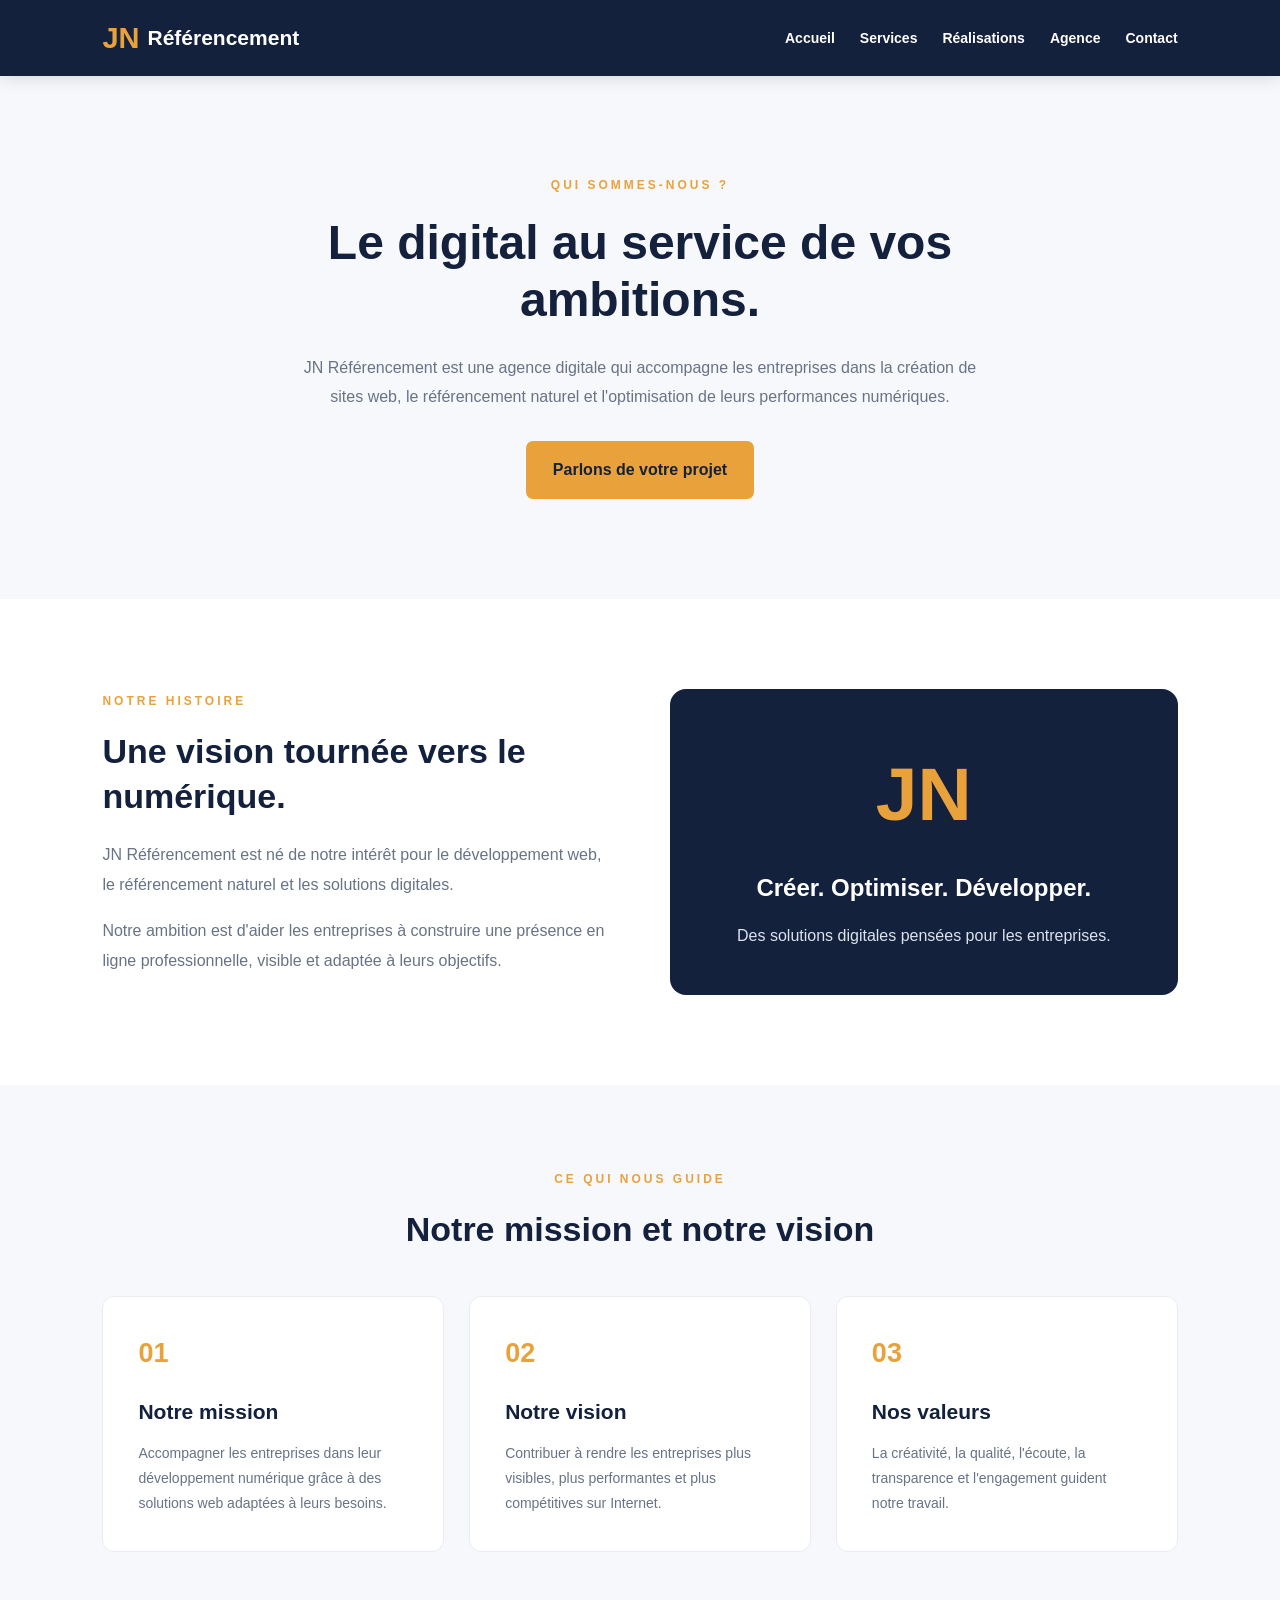
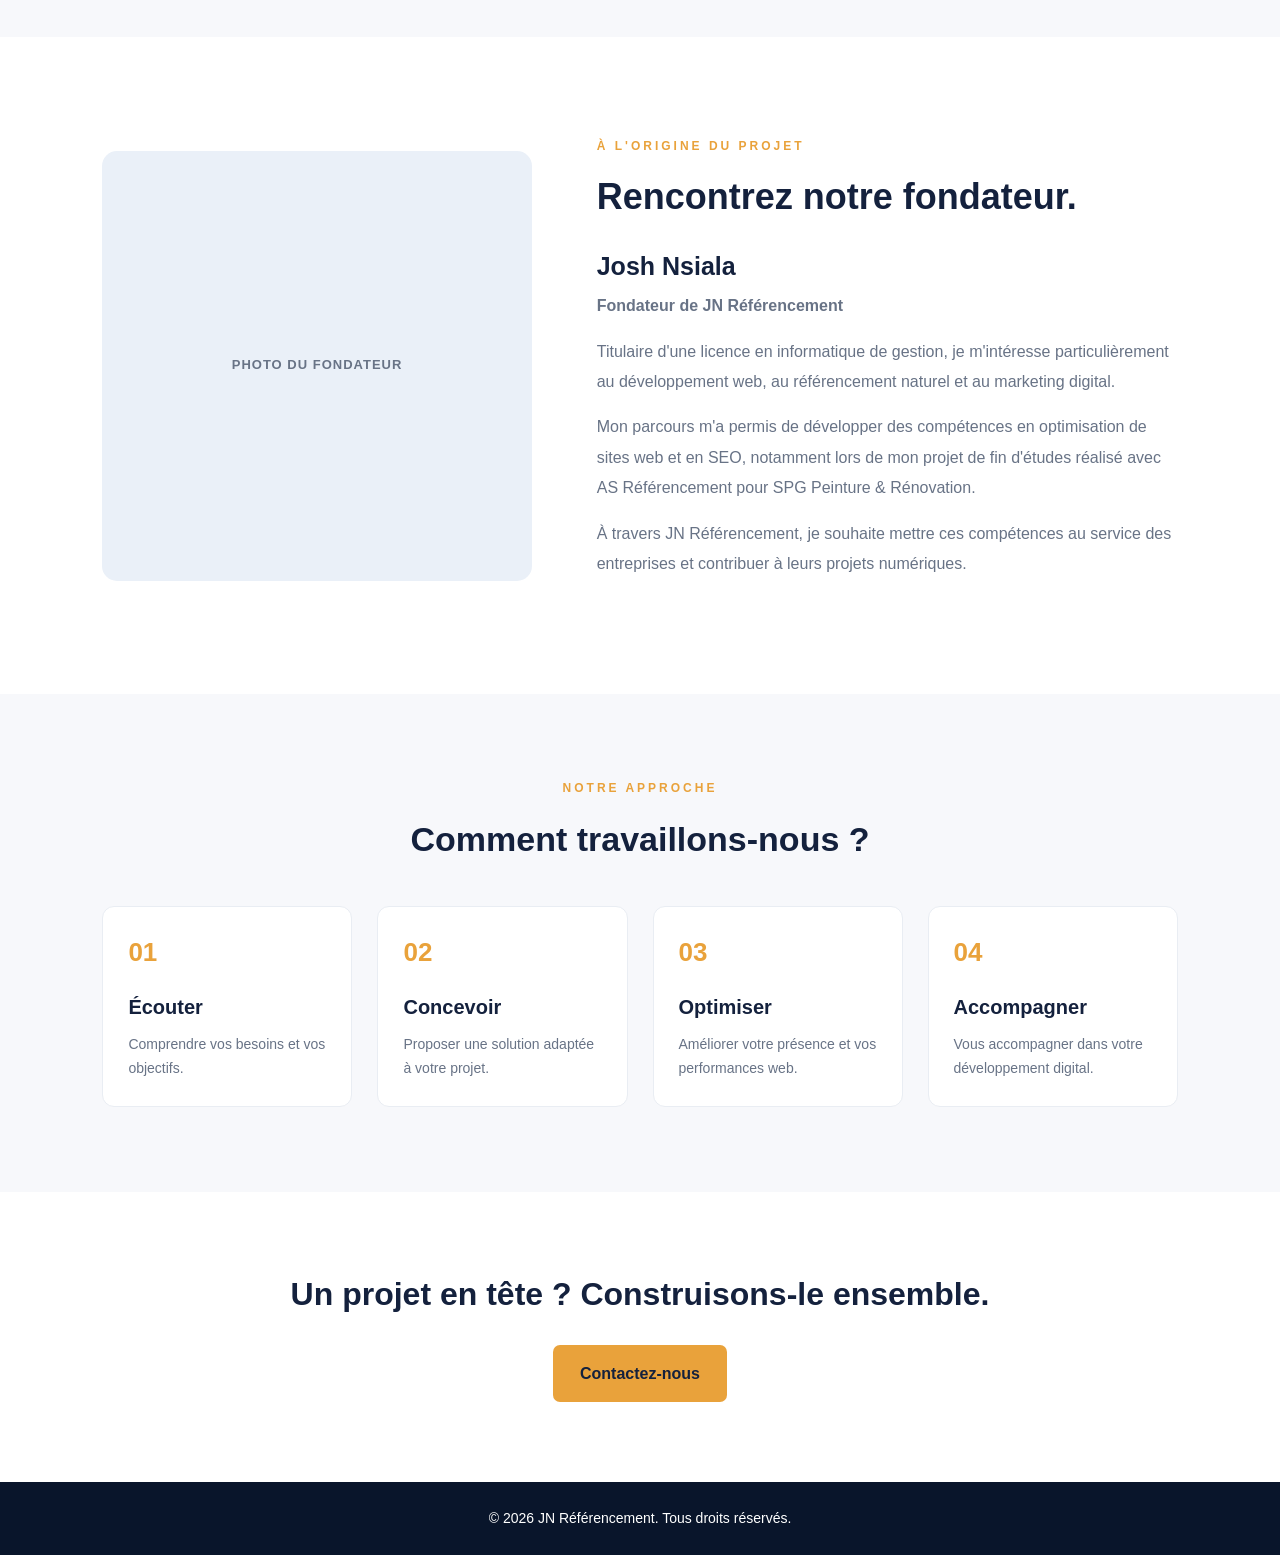
==== agence.html @ ae6163a6 "Sauvegarde du site jn-referencement" ====
<!DOCTYPE html>
<html lang="fr">
<head>
    <meta charset="UTF-8">
    <meta name="viewport" content="width=device-width, initial-scale=1.0">

    <meta name="description" content="Découvrez JN Référencement, son fondateur, sa mission et son approche du digital.">

    <title>Notre agence | JN Référencement</title>

    <link rel="stylesheet" href="style.css">
</head>

<body>

<header class="site-header">
    <nav class="navbar">

        <a href="index.html" class="logo">
            <span class="logo-j">JN</span>
            <span class="logo-name">Référencement</span>
        </a>

        <button class="menu-toggle" id="menu-toggle"
            aria-label="Ouvrir le menu" aria-expanded="false">
            ☰
        </button>

        <ul class="nav-links" id="nav-links">
            <li><a href="index.html">Accueil</a></li>
            <li><a href="services.html">Services</a></li>
            <li><a href="realisations.html">Réalisations</a></li>
            <li><a href="agence.html">Agence</a></li>
            <li><a href="contact.html">Contact</a></li>
        </ul>

    </nav>
</header>

<main class="agency-page">

    <!-- INTRODUCTION -->

    <section class="agency-hero">

        <p class="agency-label">QUI SOMMES-NOUS ?</p>

        <h1>Le digital au service de vos ambitions.</h1>

        <p>
            JN Référencement est une agence digitale qui accompagne
            les entreprises dans la création de sites web,
            le référencement naturel et l'optimisation de leurs
            performances numériques.
        </p>

        <a href="contact.html" class="main-button">
            Parlons de votre projet
        </a>

    </section>

    <!-- HISTOIRE -->

    <section class="agency-story">

        <div class="agency-section-text">
            <p class="agency-label">NOTRE HISTOIRE</p>

            <h2>Une vision tournée vers le numérique.</h2>

            <p>
                JN Référencement est né de notre intérêt pour
                le développement web, le référencement naturel
                et les solutions digitales.
            </p>

            <p>
                Notre ambition est d'aider les entreprises à
                construire une présence en ligne professionnelle,
                visible et adaptée à leurs objectifs.
            </p>
        </div>

        <div class="agency-story-box">
            <span>JN</span>
            <h3>Créer. Optimiser. Développer.</h3>
            <p>Des solutions digitales pensées pour les entreprises.</p>
        </div>

    </section>

    <!-- MISSION ET VISION -->

    <section class="agency-mission">

        <p class="agency-label">CE QUI NOUS GUIDE</p>

        <h2>Notre mission et notre vision</h2>

        <div class="agency-values-grid">

            <article class="agency-value-card">
                <span>01</span>
                <h3>Notre mission</h3>
                <p>
                    Accompagner les entreprises dans leur
                    développement numérique grâce à des
                    solutions web adaptées à leurs besoins.
                </p>
            </article>

            <article class="agency-value-card">
                <span>02</span>
                <h3>Notre vision</h3>
                <p>
                    Contribuer à rendre les entreprises
                    plus visibles, plus performantes et
                    plus compétitives sur Internet.
                </p>
            </article>

            <article class="agency-value-card">
                <span>03</span>
                <h3>Nos valeurs</h3>
                <p>
                    La créativité, la qualité, l'écoute,
                    la transparence et l'engagement
                    guident notre travail.
                </p>
            </article>

        </div>

    </section>

    <!-- FONDATEUR -->

    <section class="agency-founder">

        <div class="founder-photo">
            <span>PHOTO DU FONDATEUR</span>
        </div>

        <div class="founder-content">

            <p class="agency-label">À L'ORIGINE DU PROJET</p>

            <h2>Rencontrez notre fondateur.</h2>

            <h3>Josh Nsiala</h3>

            <p class="founder-role">
                Fondateur de JN Référencement
            </p>

            <p>
                Titulaire d'une licence en informatique de gestion,
                je m'intéresse particulièrement au développement
                web, au référencement naturel et au marketing digital.
            </p>

            <p>
                Mon parcours m'a permis de développer des compétences
                en optimisation de sites web et en SEO, notamment
                lors de mon projet de fin d'études réalisé avec
                AS Référencement pour SPG Peinture & Rénovation.
            </p>

            <p>
                À travers JN Référencement, je souhaite mettre
                ces compétences au service des entreprises et
                contribuer à leurs projets numériques.
            </p>

        </div>

    </section>

    <!-- APPROCHE -->

    <section class="agency-approach">

        <p class="agency-label">NOTRE APPROCHE</p>

        <h2>Comment travaillons-nous ?</h2>

        <div class="agency-steps">

            <div>
                <span>01</span>
                <h3>Écouter</h3>
                <p>Comprendre vos besoins et vos objectifs.</p>
            </div>

            <div>
                <span>02</span>
                <h3>Concevoir</h3>
                <p>Proposer une solution adaptée à votre projet.</p>
            </div>

            <div>
                <span>03</span>
                <h3>Optimiser</h3>
                <p>Améliorer votre présence et vos performances web.</p>
            </div>

            <div>
                <span>04</span>
                <h3>Accompagner</h3>
                <p>Vous accompagner dans votre développement digital.</p>
            </div>

        </div>

    </section>

    <!-- CONTACT -->

    <section class="agency-contact">

        <h2>Un projet en tête ? Construisons-le ensemble.</h2>

        <a href="contact.html" class="main-button">
            Contactez-nous
        </a>

    </section>

</main>

<footer>
    <p>© 2026 JN Référencement. Tous droits réservés.</p>
</footer>

<script src="script.js"></script>

</body>
</html>
---- style.css ----
/* ========================================
   JN RÉFÉRENCEMENT — FEUILLE DE STYLE
   Palette : bleu nuit, bleu et orange
======================================== */

:root {
    --navy: #14213d;
    --navy-deep: #09152b;
    --blue: #233b65;
    --orange: #e9a23b;
    --text: #172033;
    --muted: #697386;
    --light: #f7f8fb;
    --white: #ffffff;
}

* {
    margin: 0;
    padding: 0;
    box-sizing: border-box;
    scroll-behavior: smooth;
}

html {
    scroll-padding-top: 90px;
}

body {
    font-family: Arial, sans-serif;
    color: var(--text);
    background: var(--white);
    line-height: 1.6;
}

a {
    text-decoration: none;
}

/* NAVIGATION */
.site-header {
    position: sticky;
    top: 0;
    z-index: 1000;
    background: var(--navy);
    padding: 15px 8%;
    box-shadow: 0 3px 15px rgba(0, 0, 0, 0.12);
}

.navbar {
    max-width: 1400px;
    margin: auto;
    display: flex;
    justify-content: space-between;
    align-items: center;
    gap: 25px;
}

.logo {
    display: flex;
    align-items: center;
    gap: 8px;
    color: var(--white);
    font-size: 21px;
    font-weight: 800;
    white-space: nowrap;
}

.logo-j {
    color: var(--orange);
    font-size: 29px;
}

.logo-name {
    color: var(--white);
}

.nav-links {
    display: flex;
    align-items: center;
    gap: 25px;
    list-style: none;
}

.nav-links a {
    color: var(--white);
    font-size: 14px;
    font-weight: 600;
    transition: color 0.3s;
}

.nav-links a:hover {
    color: var(--orange);
}

.nav-button {
    background: var(--orange);
    color: var(--navy);
    padding: 12px 18px;
    border-radius: 6px;
    font-weight: 700;
    font-size: 13px;
    white-space: nowrap;
    transition: 0.3s;
}

.nav-button:hover {
    background: var(--white);
    transform: translateY(-2px);
}

.menu-toggle {
    display: none;
    background: none;
    border: none;
    color: var(--white);
    font-size: 28px;
    cursor: pointer;
}

/* ÉLÉMENTS COMMUNS */
.section-container {
    width: min(1200px, 100%);
    margin: 0 auto;
}

.subtitle {
    color: var(--orange);
    font-size: 12px;
    font-weight: 800;
    letter-spacing: 3px;
    margin-bottom: 15px;
}

section h2 {
    color: var(--navy);
    font-size: clamp(28px, 4vw, 38px);
    line-height: 1.2;
    margin-bottom: 18px;
}

.section-intro {
    max-width: 680px;
    margin: 0 auto 45px;
    color: var(--muted);
}

/* ACCUEIL */
.hero {
    position: relative;
    overflow: hidden;
    min-height: 600px;
    padding: 90px 8%;
    display: flex;
    align-items: center;
    color: var(--white);
    background:
        radial-gradient(circle at 85% 25%, rgba(233, 162, 59, 0.18), transparent 30%),
        linear-gradient(120deg, var(--navy-deep), #142d52, #101c36);
}

.hero::after {
    content: "";
    position: absolute;
    width: 350px;
    height: 350px;
    border: 1px solid rgba(233, 162, 59, 0.25);
    border-radius: 50%;
    right: -100px;
    bottom: -130px;
    pointer-events: none;
}

.hero-container {
    position: relative;
    z-index: 1;
    width: min(1400px, 100%);
    margin: auto;
    display: grid;
    grid-template-columns: 1.1fr 0.9fr;
    align-items: center;
    gap: 60px;
}

.hero-content {
    max-width: 750px;
}

.hero .subtitle {
    display: inline-block;
    padding: 8px 15px;
    border: 1px solid rgba(233, 162, 59, 0.5);
    border-radius: 30px;
    background: rgba(233, 162, 59, 0.08);
}

.hero h1 {
    color: var(--white);
    font-size: clamp(40px, 5vw, 65px);
    font-weight: 800;
    letter-spacing: -2px;
    line-height: 1.12;
    margin-bottom: 25px;
}

.hero h1 span {
    display: block;
}

.hero-description {
    color: #d8dfeb;
    font-size: 17px;
    line-height: 1.8;
    max-width: 600px;
    margin-bottom: 30px;
}

.main-button {
    display: inline-block;
    background: var(--orange);
    color: var(--navy);
    padding: 16px 27px;
    border-radius: 7px;
    font-weight: 700;
    transition: 0.3s;
}

.main-button:hover {
    background: var(--white);
    transform: translateY(-3px);
}

/* TABLEAU DE BORD SEO */
.hero-dashboard {
    min-width: 0;
    padding: 30px;
    background: rgba(255, 255, 255, 0.08);
    border: 1px solid rgba(255, 255, 255, 0.18);
    border-radius: 18px;
    backdrop-filter: blur(12px);
    box-shadow: 0 20px 60px rgba(0, 0, 0, 0.2);
}

.dashboard-top,
.dashboard-number,
.dashboard-bottom {
    display: flex;
    justify-content: space-between;
    align-items: center;
    gap: 15px;
}

.dashboard-label {
    color: var(--orange);
    font-size: 11px;
    letter-spacing: 2px;
}

.dashboard-top h3 {
    color: var(--white);
    margin-top: 8px;
}

.dashboard-status,
.growth {
    color: #75dfa5;
    font-size: 11px;
    font-weight: 700;
}

.dashboard-number {
    margin-top: 30px;
    color: #d8dfeb;
}

.dashboard-number h2 {
    color: var(--white);
    font-size: 42px;
    margin-top: 5px;
}

.dashboard-chart {
    height: 150px;
    display: flex;
    align-items: flex-end;
    gap: 13px;
    padding: 20px 0;
    border-bottom: 1px solid rgba(255, 255, 255, 0.15);
}

.chart-bar {
    flex: 1;
    min-width: 0;
    background: rgba(233, 162, 59, 0.35);
    border-radius: 5px 5px 0 0;
}

.chart-bar.active {
    background: var(--orange);
}

.dashboard-bottom {
    margin-top: 22px;
}

.dashboard-bottom div {
    display: flex;
    flex-direction: column;
    gap: 5px;
}

.dashboard-bottom span {
    color: #aebbd0;
    font-size: 11px;
}

.dashboard-bottom strong {
    color: var(--white);
    font-size: 13px;
}

/* SERVICES */
.services {
    padding: 100px 8%;
    text-align: center;
    background: var(--light);
}

.service-grid {
    display: grid;
    grid-template-columns: repeat(3, minmax(0, 1fr));
    gap: 25px;
    text-align: left;
}

.service-card {
    padding: 32px 28px;
    background: var(--white);
    border: 1px solid #e8ebf2;
    border-radius: 16px;
    transition: transform 0.3s ease, box-shadow 0.3s ease, border-color 0.3s ease;
}

.service-card:hover {
    transform: translateY(-8px);
    border-color: var(--orange);
    box-shadow: 0 18px 40px rgba(20, 38, 75, 0.10);
}

.service-card.featured {
    border: 2px solid var(--orange);
}

.service-icon {
    width: 52px;
    height: 52px;
    display: flex;
    justify-content: center;
    align-items: center;
    margin-bottom: 22px;
    border-radius: 12px;
    background: #fff1d8;
    color: #d98d1d;
    font-weight: 800;
}

.service-card h3 {
    color: var(--navy);
    font-size: 20px;
    margin-bottom: 12px;
}

.service-card p {
    color: var(--muted);
    font-size: 14px;
    line-height: 1.8;
    margin-bottom: 22px;
}

.service-card a {
    color: #c7831d;
    font-weight: 700;
    font-size: 13px;
}

.service-card a:hover {
    color: var(--navy);
}

/* RÉALISATIONS */
.realisations {
    padding: 100px 8%;
    text-align: center;
    background: var(--white);
}

.portfolio-grid {
    display: grid;
    grid-template-columns: repeat(3, minmax(0, 1fr));
    gap: 25px;
    text-align: left;
}

.portfolio-card {
    padding: 32px;
    background: var(--light);
    border: 1px solid #e8ebf2;
    border-radius: 14px;
    transition: transform 0.3s ease, border-color 0.3s ease, box-shadow 0.3s ease;
}

.portfolio-card:hover {
    transform: translateY(-6px);
    border-color: var(--orange);
    box-shadow: 0 15px 35px rgba(20, 38, 75, 0.08);
}

.portfolio-icon {
    color: var(--orange);
    font-size: 34px;
    font-weight: 800;
    margin-bottom: 18px;
}

.portfolio-card h3 {
    color: var(--navy);
    margin-bottom: 10px;
}

.portfolio-card p {
    color: var(--muted);
    font-size: 14px;
    margin-bottom: 18px;
}

.portfolio-card span {
    color: #c7831d;
    font-weight: 700;
    font-size: 13px;
}

.portfolio-note {
    color: var(--muted);
    font-size: 12px;
    margin-top: 25px;
}

/* NOTRE AGENCE */
.about {
    padding: 100px 8%;
    text-align: center;
    background: var(--light);
}

.about-container {
    max-width: 850px;
}

.about p:last-child {
    color: var(--muted);
    font-size: 17px;
    line-height: 1.9;
}

/* CONTACT */
.contact {
    padding: 100px 8%;
    text-align: center;
}

.contact h2 {
    margin-bottom: 18px;
}

.contact p:not(.subtitle) {
    color: var(--muted);
    margin-bottom: 30px;
}

/* PIED DE PAGE */
footer {
    background: var(--navy-deep);
    color: var(--white);
    text-align: center;
    padding: 25px 8%;
    font-size: 14px;
}

/* RESPONSIVE */
@media (max-width: 1050px) {
    .site-header {
        padding-left: 5%;
        padding-right: 5%;
    }

    .nav-links {
        gap: 15px;
    }

    .hero-container {
        gap: 35px;
    }

    .hero {
        padding-left: 6%;
        padding-right: 6%;
    }
}

@media (max-width: 900px) {
    .menu-toggle {
        display: block;
        margin-left: auto;
    }

    .navbar {
        position: relative;
    }

    .nav-links {
        display: none;
        position: absolute;
        top: calc(100% + 15px);
        left: -5.5%;
        width: 111%;
        padding: 22px 6%;
        background: var(--navy);
        flex-direction: column;
        align-items: flex-start;
        gap: 18px;
        box-shadow: 0 12px 20px rgba(0, 0, 0, 0.18);
    }

    .nav-links.active {
        display: flex;
    }

    .nav-button {
        display: none;
    }

    .hero-container {
        grid-template-columns: 1fr;
        max-width: 720px;
    }

    .hero-dashboard {
        width: 100%;
    }

    .service-grid,
    .portfolio-grid {
        grid-template-columns: repeat(2, minmax(0, 1fr));
    }
}

@media (max-width: 600px) {
    html {
        scroll-padding-top: 75px;
    }

    .site-header {
        padding: 13px 5%;
    }

    .logo {
        font-size: 18px;
    }

    .logo-j {
        font-size: 25px;
    }

    .hero {
        min-height: auto;
        padding: 75px 7%;
    }

    .hero h1 {
        font-size: clamp(36px, 10vw, 48px);
        letter-spacing: -1px;
    }

    .hero-description {
        font-size: 15px;
    }

    .hero-dashboard {
        padding: 20px;
    }

    .dashboard-chart {
        height: 120px;
        gap: 8px;
    }

    .dashboard-bottom {
        flex-wrap: wrap;
    }

    .services,
    .realisations,
    .about,
    .contact {
        padding: 70px 7%;
    }

    .service-grid,
    .portfolio-grid {
        grid-template-columns: 1fr;
    }

    .service-card,
    .portfolio-card {
        padding: 27px 23px;
    }

    .dashboard-number h2 {
        font-size: 34px;
    }
}
/* PAGE CONTACT */

.contact {
    padding: 80px 8%;
    text-align: center;
    background: #f7f8fb;
}

.contact h1 {
    color: var(--navy);
    font-size: 42px;
    margin-bottom: 20px;
}

.contact > p:not(.subtitle) {
    max-width: 650px;
    margin: 0 auto 25px;
    color: var(--muted);
}

.contact-form {
    max-width: 650px;
    margin: 40px auto;
    padding: 35px;
    background: white;
    border-radius: 15px;
    box-shadow: 0 10px 35px rgba(0, 0, 0, 0.07);
    text-align: left;
}

.contact-form form {
    display: flex;
    flex-direction: column;
    gap: 12px;
}

.contact-form label {
    font-weight: 700;
    color: var(--navy);
}

.contact-form input,
.contact-form select,
.contact-form textarea {
    width: 100%;
    padding: 14px;
    border: 1px solid #dce1e9;
    border-radius: 7px;
    font: inherit;
    margin-bottom: 12px;
}

.contact-form button {
    border: none;
    cursor: pointer;
}

@media (max-width: 600px) {
    .contact h1 {
        font-size: 32px;
    }

    .contact-form {
        padding: 22px;
    }
}

/* =================================
   PAGE REALISATIONS - PORTFOLIO
================================= */

.portfolio-page {
    background: #ffffff;
    color: #14213d;
}

/* INTRODUCTION */

.portfolio-hero {
    padding: 100px 8% 80px;
    text-align: center;
    background: #f7f8fb;
}

.portfolio-label {
    color: #e9a23b;
    font-size: 12px;
    font-weight: 800;
    letter-spacing: 3px;
    margin-bottom: 18px;
}

.portfolio-hero h1 {
    max-width: 850px;
    margin: 0 auto 22px;
    font-size: 48px;
    line-height: 1.2;
    color: #14213d;
}

.portfolio-hero > p:last-child {
    max-width: 650px;
    margin: auto;
    color: #687386;
    line-height: 1.8;
}

/* GALERIE */

.portfolio-gallery {
    padding: 85px 8%;
}

.portfolio-heading {
    display: flex;
    justify-content: space-between;
    align-items: end;
    margin-bottom: 45px;
}

.portfolio-heading h2 {
    font-size: 32px;
    color: #14213d;
}

.portfolio-heading > span {
    color: #9aa3b2;
    font-size: 14px;
}

/* CARTES */

.portfolio-grid {
    display: grid;
    grid-template-columns: repeat(2, minmax(0, 1fr));
    gap: 45px 30px;
}

.portfolio-card {
    min-width: 0;
}

.portfolio-preview {
    padding: 25px;
    border-radius: 14px;
    overflow: hidden;
    min-height: 290px;
    display: flex;
    align-items: center;
    justify-content: center;
}

.preview-one {
    background: #eaf0f8;
}

.preview-two {
    background: #f5efe6;
}

.preview-three {
    background: #eaf2ef;
}

/* FAUSSE FENÊTRE DE NAVIGATEUR */

.preview-browser {
    width: 100%;
    max-width: 470px;
    background: white;
    border-radius: 9px;
    overflow: hidden;
    box-shadow: 0 15px 35px rgba(20, 33, 61, 0.12);
    transform: rotate(-2deg);
    transition: transform 0.3s ease;
}

.portfolio-card:hover .preview-browser {
    transform: rotate(0deg) translateY(-5px);
}

.preview-dots {
    height: 25px;
    padding: 6px 12px;
    background: #f0f1f4;
    color: #a5adba;
    font-size: 8px;
    letter-spacing: 2px;
}

.preview-site {
    min-height: 205px;
    background: #ffffff;
}

.preview-header {
    padding: 14px;
    display: flex;
    justify-content: space-between;
    align-items: center;
    gap: 8px;
    font-size: 9px;
    color: #14213d;
    border-bottom: 1px solid #edf0f4;
}

.preview-content {
    padding: 30px 22px;
    background: #14213d;
    color: white;
}

.preview-content > span,
.seo-content > span,
.performance-content > span {
    font-size: 8px;
    letter-spacing: 2px;
    color: #e9a23b;
}

.preview-content h3,
.seo-content h3,
.performance-content h3 {
    font-size: 24px;
    line-height: 1.3;
    margin: 12px 0;
    color: inherit;
}

.preview-button {
    width: 85px;
    height: 18px;
    background: #e9a23b;
    border-radius: 4px;
}

/* APERCU SEO */

.seo-preview {
    background: #ffffff;
}

.seo-content {
    padding: 30px 22px;
    color: #14213d;
}

.seo-bars {
    display: flex;
    gap: 8px;
    margin-top: 20px;
}

.seo-bars i {
    display: block;
    height: 8px;
    width: 25%;
    border-radius: 5px;
    background: #e9a23b;
}

.seo-bars i:nth-child(2) {
    width: 45%;
    background: #233b65;
}

.seo-bars i:nth-child(3) {
    width: 20%;
    background: #dce3ed;
}

/* APERCU PERFORMANCE */

.performance-content {
    position: relative;
    padding: 30px 22px;
    color: #14213d;
}

.performance-circle {
    width: 58px;
    height: 58px;
    border: 5px solid #e9a23b;
    border-radius: 50%;
    display: flex;
    align-items: center;
    justify-content: center;
    font-size: 20px;
    font-weight: bold;
    margin-top: 15px;
}

/* INFORMATIONS DES PROJETS */

.portfolio-info {
    display: flex;
    justify-content: space-between;
    gap: 15px;
    padding-top: 22px;
}

.portfolio-category {
    color: #d18b25;
    font-size: 10px;
    font-weight: 800;
    letter-spacing: 1.3px;
}

.portfolio-info h3 {
    font-size: 21px;
    color: #14213d;
    margin: 10px 0;
}

.portfolio-info p {
    color: #687386;
    font-size: 14px;
    line-height: 1.7;
}

.portfolio-number {
    color: #c4cad4;
    font-size: 24px;
    font-weight: bold;
}

.portfolio-note {
    margin-top: 45px;
    text-align: center;
    font-size: 13px;
    color: #8992a1;
    line-height: 1.7;
}

/* APPEL A L'ACTION */

.portfolio-contact {
    padding: 75px 8%;
    text-align: center;
    background: #f7f8fb;
}

.portfolio-contact h2 {
    max-width: 650px;
    margin: 0 auto 28px;
    font-size: 32px;
    color: #14213d;
}

.portfolio-contact .main-button {
    display: inline-block;
    text-decoration: none;
}

/* VERSION MOBILE */

@media (max-width: 768px) {

    .portfolio-hero {
        padding: 70px 6%;
    }

    .portfolio-hero h1 {
        font-size: 34px;
    }

    .portfolio-gallery {
        padding: 60px 6%;
    }

    .portfolio-heading {
        align-items: start;
    }

    .portfolio-heading h2 {
        font-size: 25px;
    }

    .portfolio-grid {
        grid-template-columns: 1fr;
        gap: 35px;
    }

    .portfolio-preview {
        min-height: 240px;
        padding: 18px;
    }

    .portfolio-contact h2 {
        font-size: 26px;
    }
}

/* =================================
   PAGE AGENCE
================================= */

.agency-page {
    background: #ffffff;
    color: #14213d;
}

/* INTRODUCTION */

.agency-hero {
    padding: 100px 8%;
    text-align: center;
    background: #f7f8fb;
}

.agency-label {
    color: #e9a23b;
    font-size: 12px;
    font-weight: 800;
    letter-spacing: 3px;
    margin-bottom: 18px;
}

.agency-hero h1 {
    max-width: 850px;
    margin: 0 auto 25px;
    font-size: 48px;
    line-height: 1.2;
}

.agency-hero > p:not(.agency-label) {
    max-width: 700px;
    margin: 0 auto 30px;
    color: #687386;
    line-height: 1.8;
}

/* HISTOIRE */

.agency-story {
    padding: 90px 8%;
    display: grid;
    grid-template-columns: 1fr 1fr;
    align-items: center;
    gap: 60px;
}

.agency-section-text h2,
.agency-mission h2,
.agency-approach h2 {
    font-size: 34px;
    line-height: 1.3;
    margin-bottom: 22px;
}

.agency-section-text p:not(.agency-label) {
    color: #687386;
    line-height: 1.9;
    margin-bottom: 15px;
}

.agency-story-box {
    min-height: 300px;
    padding: 45px;
    border-radius: 16px;
    background: #14213d;
    color: white;
    display: flex;
    flex-direction: column;
    justify-content: center;
    text-align: center;
}

.agency-story-box > span {
    color: #e9a23b;
    font-size: 75px;
    font-weight: 900;
}

.agency-story-box h3 {
    font-size: 24px;
    margin: 15px 0;
}

.agency-story-box p {
    color: #dce3ed;
    line-height: 1.7;
}

/* MISSION ET VALEURS */

.agency-mission {
    padding: 85px 8%;
    background: #f7f8fb;
    text-align: center;
}

.agency-values-grid {
    display: grid;
    grid-template-columns: repeat(3, 1fr);
    gap: 25px;
    margin-top: 45px;
    text-align: left;
}

.agency-value-card {
    padding: 35px;
    background: white;
    border: 1px solid #e9edf3;
    border-radius: 12px;
    transition: transform 0.3s ease,
                box-shadow 0.3s ease;
}

.agency-value-card:hover {
    transform: translateY(-6px);
    box-shadow: 0 12px 30px rgba(20, 33, 61, 0.08);
}

.agency-value-card > span {
    color: #e9a23b;
    font-size: 27px;
    font-weight: 800;
}

.agency-value-card h3 {
    font-size: 21px;
    margin: 20px 0 12px;
}

.agency-value-card p {
    color: #687386;
    line-height: 1.8;
    font-size: 14px;
}

/* FONDATEUR */

.agency-founder {
    padding: 100px 8%;
    display: grid;
    grid-template-columns: 0.85fr 1.15fr;
    align-items: center;
    gap: 65px;
}

.founder-photo {
    min-height: 430px;
    border-radius: 15px;
    background: #eaf0f8;
    display: flex;
    align-items: center;
    justify-content: center;
    color: #687386;
    font-size: 13px;
    font-weight: 700;
    letter-spacing: 1px;
    text-align: center;
}

.founder-content h2 {
    font-size: 36px;
    margin-bottom: 25px;
    line-height: 1.3;
}

.founder-content h3 {
    font-size: 25px;
    margin-bottom: 5px;
}

.founder-role {
    color: #d18b25;
    font-weight: 700;
    margin-bottom: 22px;
}

.founder-content > p:not(.agency-label) {
    color: #687386;
    line-height: 1.9;
    margin-bottom: 15px;
}

/* NOTRE APPROCHE */

.agency-approach {
    padding: 85px 8%;
    background: #f7f8fb;
    text-align: center;
}

.agency-steps {
    display: grid;
    grid-template-columns: repeat(4, 1fr);
    gap: 25px;
    margin-top: 45px;
    text-align: left;
}

.agency-steps > div {
    padding: 25px;
    background: white;
    border-radius: 12px;
    border: 1px solid #e9edf3;
}

.agency-steps span {
    color: #e9a23b;
    font-size: 26px;
    font-weight: 800;
}

.agency-steps h3 {
    margin: 18px 0 10px;
    font-size: 20px;
}

.agency-steps p {
    color: #687386;
    font-size: 14px;
    line-height: 1.7;
}

/* CONTACT */

.agency-contact {
    padding: 80px 8%;
    text-align: center;
}

.agency-contact h2 {
    max-width: 700px;
    margin: 0 auto 28px;
    font-size: 32px;
    line-height: 1.4;
}

/* RESPONSIVE */

@media (max-width: 768px) {

    .agency-hero {
        padding: 70px 6%;
    }

    .agency-hero h1 {
        font-size: 34px;
    }

    .agency-story {
        grid-template-columns: 1fr;
        padding: 65px 6%;
        gap: 35px;
    }

    .agency-section-text h2,
    .agency-mission h2,
    .agency-approach h2 {
        font-size: 28px;
    }

    .agency-values-grid {
        grid-template-columns: 1fr;
    }

    .agency-founder {
        grid-template-columns: 1fr;
        padding: 65px 6%;
        gap: 35px;
    }

    .founder-photo {
        min-height: 300px;
    }

    .founder-content h2 {
        font-size: 29px;
    }

    .agency-steps {
        grid-template-columns: 1fr 1fr;
    }

    .agency-contact h2 {
        font-size: 27px;
    }
}

@media (max-width: 480px) {
    .agency-steps {
        grid-template-columns: 1fr;
    }
}

/* ========================================
   NOS OUTILS ET NOTRE EXPERTISE
======================================== */

.tools-section {
    padding: 90px 8%;
    background: #f7f8fb;
    text-align: center;
}

.tools-section .subtitle {
    margin-bottom: 15px;
}

.tools-section h2 {
    max-width: 750px;
    margin: 0 auto 20px;
    color: #14213d;
    font-size: 36px;
    line-height: 1.3;
}

.tools-section > p:not(.subtitle) {
    max-width: 700px;
    margin: 0 auto 45px;
    color: #697386;
    line-height: 1.8;
}

.tools-grid {
    max-width: 1100px;
    margin: 0 auto;
    display: grid;
    grid-template-columns: repeat(3, 1fr);
    gap: 25px;
}

.tool-card {
    padding: 35px 25px;
    background: #ffffff;
    border: 1px solid #e5e9f0;
    border-radius: 14px;
    box-shadow: 0 8px 25px rgba(20, 33, 61, 0.06);
    text-align: left;
    transition: transform 0.3s ease, box-shadow 0.3s ease;
}

.tool-card:hover {
    transform: translateY(-6px);
    box-shadow: 0 14px 30px rgba(20, 33, 61, 0.12);
}

.tool-card h3 {
    margin-bottom: 12px;
    color: #14213d;
    font-size: 20px;
}

.tool-card p {
    margin: 0;
    color: #697386;
    line-height: 1.7;
}

/* TABLETTES */

@media (max-width: 900px) {
    .tools-grid {
        grid-template-columns: repeat(2, 1fr);
    }

    .tools-section h2 {
        font-size: 30px;
    }
}

/* TÉLÉPHONES */

@media (max-width: 600px) {
    .tools-section {
        padding: 65px 6%;
    }

    .tools-grid {
        grid-template-columns: 1fr;
    }

    .tools-section h2 {
        font-size: 26px;
    }

    .tool-card {
        padding: 28px 22px;
    }
}
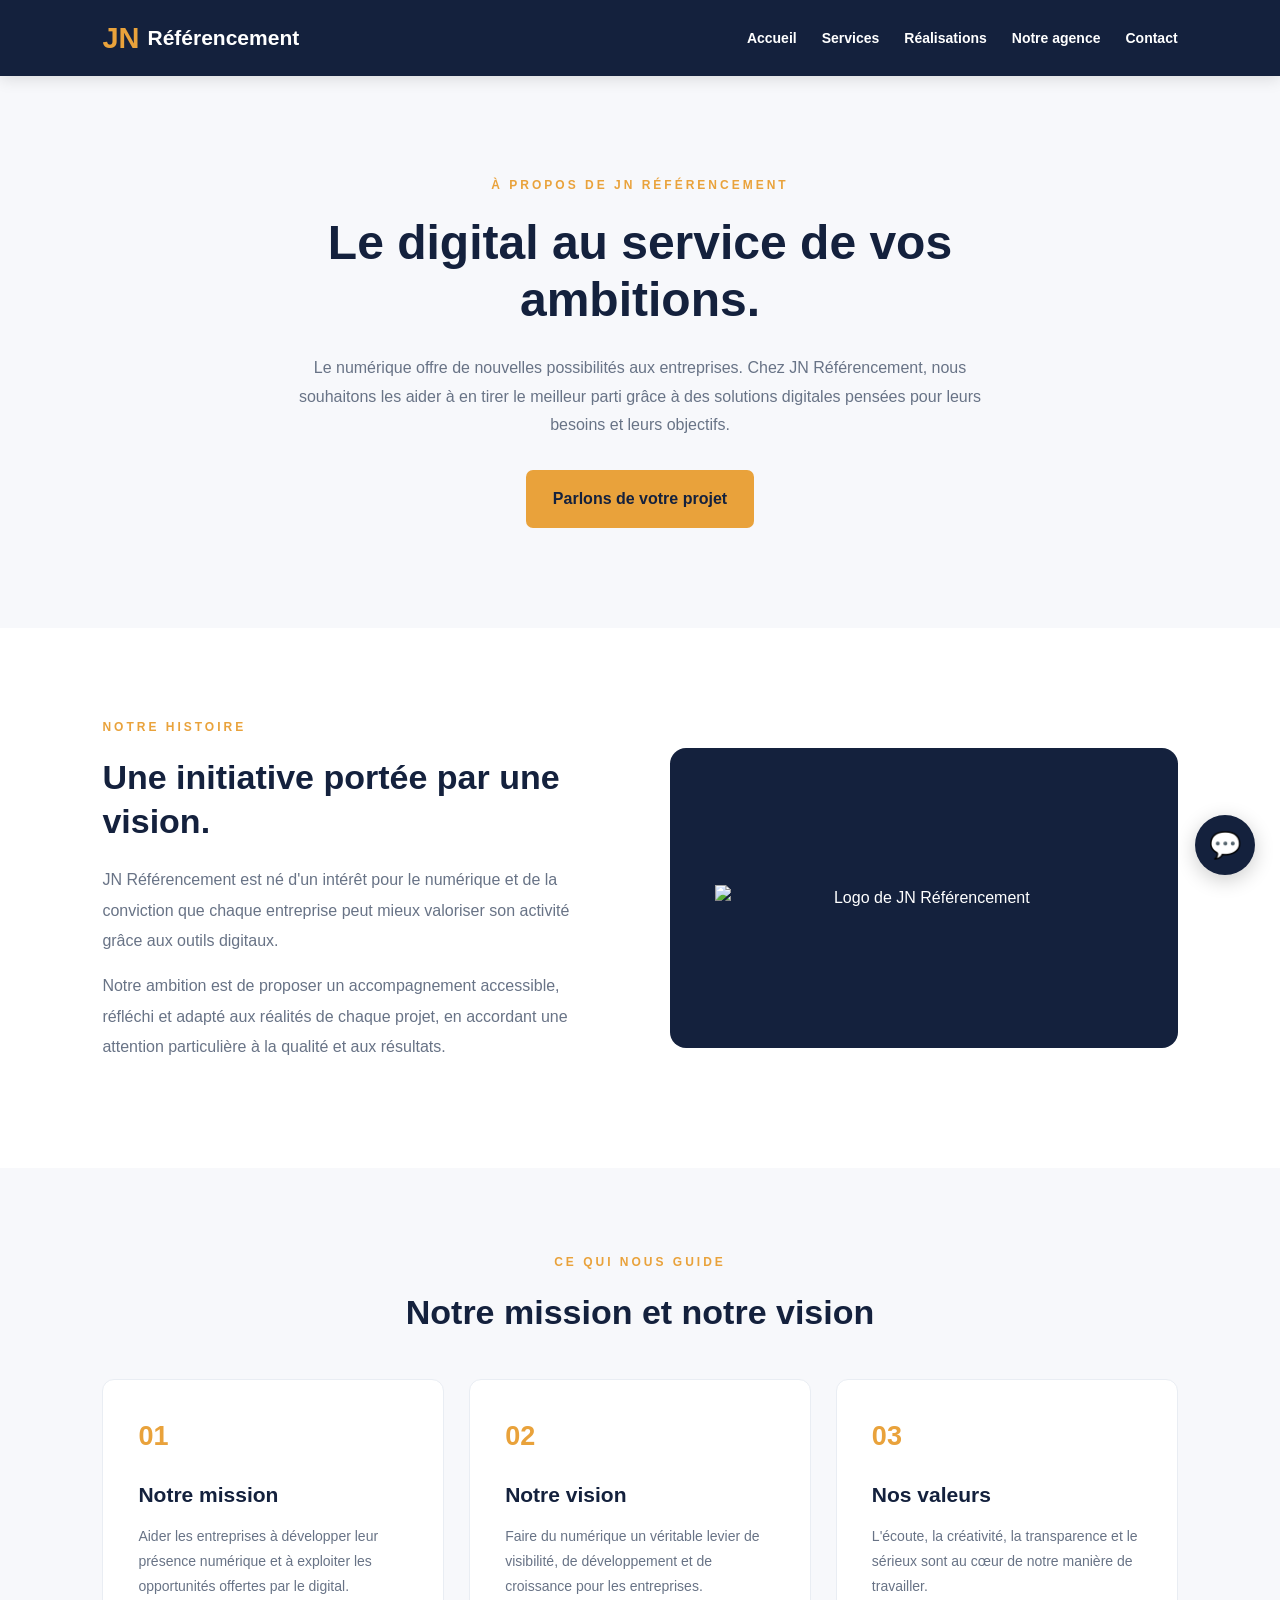
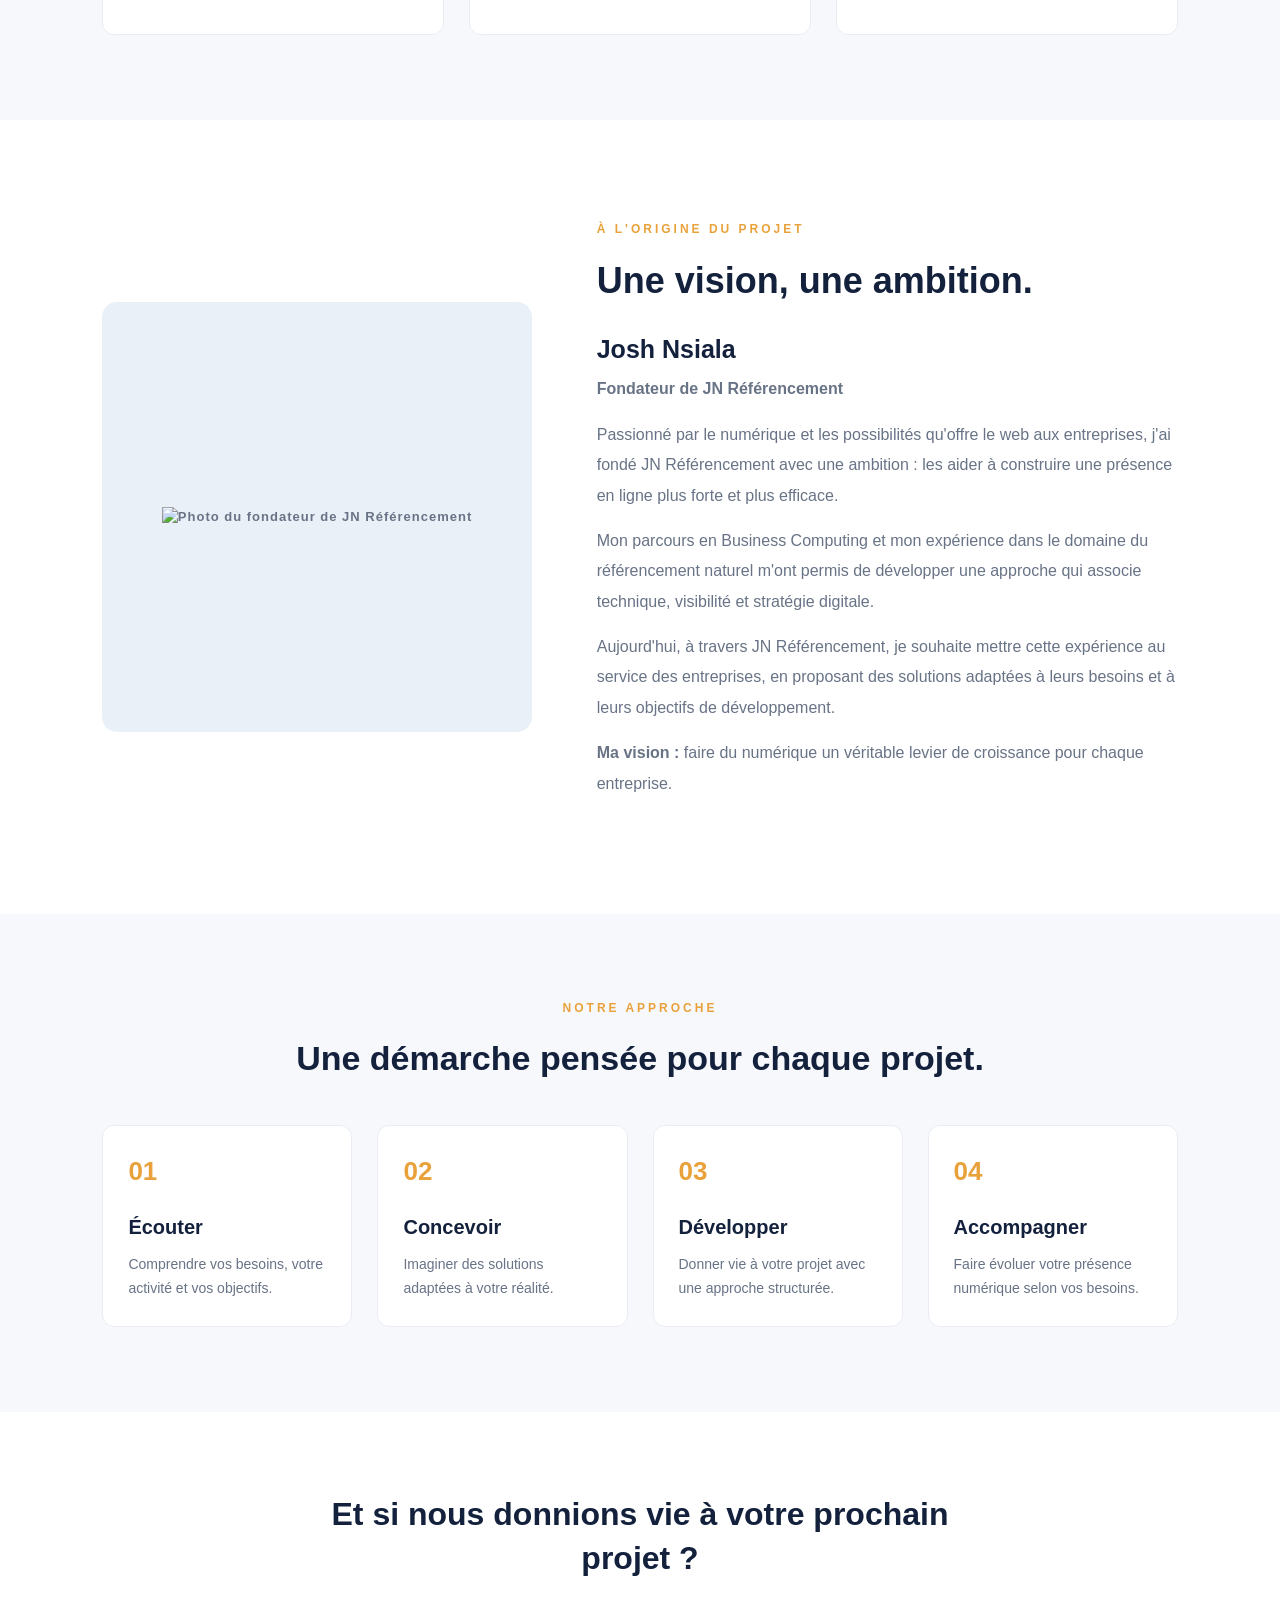
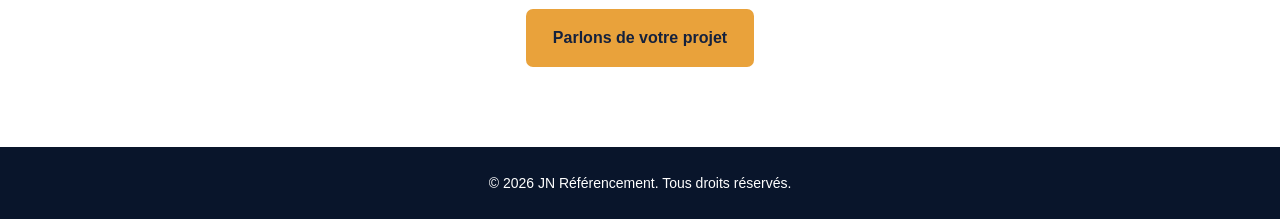
==== commit 0e00af59: "Mise à jour du site JN Référencement" ====
--- a/agence.html
+++ b/agence.html
@@ -5,7 +5,7 @@
     <meta charset="UTF-8">
     <meta name="viewport" content="width=device-width, initial-scale=1.0">
 
-    <meta name="description" content="Découvrez JN Référencement, son fondateur, sa mission et son approche du digital.">
+    <meta name="description" content="Découvrez JN Référencement, notre vision du digital, notre approche et les personnes qui portent nos projets.">
 
     <title>Notre agence | JN Référencement</title>
 
@@ -31,7 +31,7 @@
             <li><a href="index.html">Accueil</a></li>
             <li><a href="services.html">Services</a></li>
             <li><a href="realisations.html">Réalisations</a></li>
-            <li><a href="agence.html">Agence</a></li>
+            <li><a href="agence.html">Notre agence</a></li>
             <li><a href="contact.html">Contact</a></li>
         </ul>
 
@@ -44,15 +44,15 @@
 
     <section class="agency-hero">
 
-        <p class="agency-label">QUI SOMMES-NOUS ?</p>
+        <p class="agency-label">À PROPOS DE JN RÉFÉRENCEMENT</p>
 
         <h1>Le digital au service de vos ambitions.</h1>
 
         <p>
-            JN Référencement est une agence digitale qui accompagne
-            les entreprises dans la création de sites web,
-            le référencement naturel et l'optimisation de leurs
-            performances numériques.
+            Le numérique offre de nouvelles possibilités aux entreprises.
+            Chez JN Référencement, nous souhaitons les aider à en tirer
+            le meilleur parti grâce à des solutions digitales pensées
+            pour leurs besoins et leurs objectifs.
         </p>
 
         <a href="contact.html" class="main-button">
@@ -66,27 +66,34 @@
     <section class="agency-story">
 
         <div class="agency-section-text">
+
             <p class="agency-label">NOTRE HISTOIRE</p>
 
-            <h2>Une vision tournée vers le numérique.</h2>
-
-            <p>
-                JN Référencement est né de notre intérêt pour
-                le développement web, le référencement naturel
-                et les solutions digitales.
-            </p>
-
-            <p>
-                Notre ambition est d'aider les entreprises à
-                construire une présence en ligne professionnelle,
-                visible et adaptée à leurs objectifs.
-            </p>
-        </div>
-
-        <div class="agency-story-box">
-            <span>JN</span>
-            <h3>Créer. Optimiser. Développer.</h3>
-            <p>Des solutions digitales pensées pour les entreprises.</p>
+            <h2>Une initiative portée par une vision.</h2>
+
+            <p>
+                JN Référencement est né d'un intérêt pour le numérique
+                et de la conviction que chaque entreprise peut mieux
+                valoriser son activité grâce aux outils digitaux.
+            </p>
+
+            <p>
+                Notre ambition est de proposer un accompagnement
+                accessible, réfléchi et adapté aux réalités de chaque
+                projet, en accordant une attention particulière
+                à la qualité et aux résultats.
+            </p>
+
+        </div>
+
+        <!-- LOGO -->
+
+        <div class="agency-story-box agency-logo-box">
+            <img
+                src="img/logo-jn.png"
+                alt="Logo de JN Référencement"
+                class="agency-logo"
+            >
         </div>
 
     </section>
@@ -105,9 +112,9 @@
                 <span>01</span>
                 <h3>Notre mission</h3>
                 <p>
-                    Accompagner les entreprises dans leur
-                    développement numérique grâce à des
-                    solutions web adaptées à leurs besoins.
+                    Aider les entreprises à développer leur présence
+                    numérique et à exploiter les opportunités offertes
+                    par le digital.
                 </p>
             </article>
 
@@ -115,9 +122,8 @@
                 <span>02</span>
                 <h3>Notre vision</h3>
                 <p>
-                    Contribuer à rendre les entreprises
-                    plus visibles, plus performantes et
-                    plus compétitives sur Internet.
+                    Faire du numérique un véritable levier de visibilité,
+                    de développement et de croissance pour les entreprises.
                 </p>
             </article>
 
@@ -125,9 +131,8 @@
                 <span>03</span>
                 <h3>Nos valeurs</h3>
                 <p>
-                    La créativité, la qualité, l'écoute,
-                    la transparence et l'engagement
-                    guident notre travail.
+                    L'écoute, la créativité, la transparence et le sérieux
+                    sont au cœur de notre manière de travailler.
                 </p>
             </article>
 
@@ -140,14 +145,18 @@
     <section class="agency-founder">
 
         <div class="founder-photo">
-            <span>PHOTO DU FONDATEUR</span>
+            <img
+                src="img/fondateur.jpg"
+                alt="Photo du fondateur de JN Référencement"
+                class="founder-image"
+            >
         </div>
 
         <div class="founder-content">
 
             <p class="agency-label">À L'ORIGINE DU PROJET</p>
 
-            <h2>Rencontrez notre fondateur.</h2>
+            <h2>Une vision, une ambition.</h2>
 
             <h3>Josh Nsiala</h3>
 
@@ -156,22 +165,29 @@
             </p>
 
             <p>
-                Titulaire d'une licence en informatique de gestion,
-                je m'intéresse particulièrement au développement
-                web, au référencement naturel et au marketing digital.
-            </p>
-
-            <p>
-                Mon parcours m'a permis de développer des compétences
-                en optimisation de sites web et en SEO, notamment
-                lors de mon projet de fin d'études réalisé avec
-                AS Référencement pour SPG Peinture & Rénovation.
-            </p>
-
-            <p>
-                À travers JN Référencement, je souhaite mettre
-                ces compétences au service des entreprises et
-                contribuer à leurs projets numériques.
+                Passionné par le numérique et les possibilités qu'offre
+                le web aux entreprises, j'ai fondé JN Référencement
+                avec une ambition : les aider à construire une présence
+                en ligne plus forte et plus efficace.
+            </p>
+
+            <p>
+                Mon parcours en Business Computing et mon expérience
+                dans le domaine du référencement naturel m'ont permis
+                de développer une approche qui associe technique,
+                visibilité et stratégie digitale.
+            </p>
+
+            <p>
+                Aujourd'hui, à travers JN Référencement, je souhaite
+                mettre cette expérience au service des entreprises,
+                en proposant des solutions adaptées à leurs besoins
+                et à leurs objectifs de développement.
+            </p>
+
+            <p>
+                <strong>Ma vision :</strong> faire du numérique
+                un véritable levier de croissance pour chaque entreprise.
             </p>
 
         </div>
@@ -184,32 +200,32 @@
 
         <p class="agency-label">NOTRE APPROCHE</p>
 
-        <h2>Comment travaillons-nous ?</h2>
+        <h2>Une démarche pensée pour chaque projet.</h2>
 
         <div class="agency-steps">
 
             <div>
                 <span>01</span>
                 <h3>Écouter</h3>
-                <p>Comprendre vos besoins et vos objectifs.</p>
+                <p>Comprendre vos besoins, votre activité et vos objectifs.</p>
             </div>
 
             <div>
                 <span>02</span>
                 <h3>Concevoir</h3>
-                <p>Proposer une solution adaptée à votre projet.</p>
+                <p>Imaginer des solutions adaptées à votre réalité.</p>
             </div>
 
             <div>
                 <span>03</span>
-                <h3>Optimiser</h3>
-                <p>Améliorer votre présence et vos performances web.</p>
+                <h3>Développer</h3>
+                <p>Donner vie à votre projet avec une approche structurée.</p>
             </div>
 
             <div>
                 <span>04</span>
                 <h3>Accompagner</h3>
-                <p>Vous accompagner dans votre développement digital.</p>
+                <p>Faire évoluer votre présence numérique selon vos besoins.</p>
             </div>
 
         </div>
@@ -220,10 +236,10 @@
 
     <section class="agency-contact">
 
-        <h2>Un projet en tête ? Construisons-le ensemble.</h2>
+        <h2>Et si nous donnions vie à votre prochain projet ?</h2>
 
         <a href="contact.html" class="main-button">
-            Contactez-nous
+            Parlons de votre projet
         </a>
 
     </section>
@@ -234,6 +250,65 @@
     <p>© 2026 JN Référencement. Tous droits réservés.</p>
 </footer>
 
+
+<!-- ASSISTANT VIRTUEL JN -->
+
+<div class="chatbot">
+
+    <button class="chatbot-toggle" id="chatbot-toggle"
+        aria-label="Ouvrir l'assistant JN">
+        <span>💬</span>
+    </button>
+
+    <div class="chatbot-window" id="chatbot-window">
+
+        <div class="chatbot-header">
+            <div>
+                <h3>Assistant JN</h3>
+                <p>Votre assistant digital</p>
+            </div>
+
+            <button id="chatbot-close" aria-label="Fermer">
+                ×
+            </button>
+        </div>
+
+        <div class="chatbot-messages" id="chatbot-messages">
+            <div class="bot-message">
+                Bonjour et bienvenue chez JN Référencement !
+                Comment pouvons-nous vous aider ?
+            </div>
+        </div>
+
+        <div class="chatbot-questions">
+            <button data-question="services">Vos services</button>
+            <button data-question="devis">Demander un devis</button>
+            <button data-question="seo">Le référencement SEO</button>
+            <button data-question="contact">Vous contacter</button>
+        </div>
+
+        <!-- SAISIE LIBRE DES QUESTIONS -->
+
+        <form class="chatbot-input-area" id="chatbot-form">
+
+            <input
+                type="text"
+                id="chatbot-input"
+                placeholder="Écrivez votre question..."
+                autocomplete="off"
+                required
+            >
+
+            <button type="submit">Envoyer</button>
+
+        </form>
+
+    </div>
+
+</div>
+
+<!-- FIN ASSISTANT VIRTUEL -->
+
 <script src="script.js"></script>
 
 </body>
--- a/style.css
+++ b/style.css
@@ -1402,3 +1402,280 @@
         padding: 28px 22px;
     }
 }
+
+/* ========================================
+   CORRECTIONS ET AJUSTEMENTS GÉNÉRAUX
+======================================== */
+
+/* TITRES DES CARTES DE SERVICES */
+.service-card h2,
+.service-card h3 {
+    color: var(--navy);
+    font-size: 20px;
+    line-height: 1.4;
+    margin-bottom: 12px;
+}
+
+/* BOUTONS DES CARTES DE SERVICES */
+.service-card a.main-button {
+    display: inline-block;
+    background: var(--orange);
+    color: var(--navy);
+    padding: 12px 18px;
+    border-radius: 6px;
+    font-size: 13px;
+    font-weight: 700;
+}
+
+.service-card a.main-button:hover {
+    background: var(--navy);
+    color: var(--white);
+}
+
+/* GRILLE DES RÉALISATIONS SUR L'ACCUEIL */
+.realisations .portfolio-grid {
+    grid-template-columns: repeat(3, minmax(0, 1fr));
+}
+
+/* GRILLE DE LA PAGE RÉALISATIONS */
+.portfolio-gallery .portfolio-grid {
+    grid-template-columns: repeat(2, minmax(0, 1fr));
+}
+
+/* CATÉGORIES ET NUMÉROS DES PROJETS */
+.portfolio-info .portfolio-category {
+    color: #d18b25;
+    font-size: 10px;
+    font-weight: 800;
+    letter-spacing: 1.3px;
+}
+
+.portfolio-info .portfolio-number {
+    color: #c4cad4;
+    font-size: 24px;
+    font-weight: bold;
+}
+
+/* CINQ CARTES D'OUTILS MIEUX RÉPARTIES */
+@media (min-width: 901px) {
+    .tools-grid {
+        grid-template-columns: repeat(6, minmax(0, 1fr));
+    }
+
+    .tools-grid .tool-card {
+        grid-column: span 2;
+    }
+
+    .tools-grid .tool-card:nth-child(4) {
+        grid-column: 2 / span 2;
+    }
+
+    .tools-grid .tool-card:nth-child(5) {
+        grid-column: 4 / span 2;
+    }
+}
+
+/* TABLETTES */
+@media (max-width: 900px) {
+    .realisations .portfolio-grid,
+    .portfolio-gallery .portfolio-grid {
+        grid-template-columns: repeat(2, minmax(0, 1fr));
+    }
+}
+
+/* TÉLÉPHONES */
+@media (max-width: 600px) {
+    .realisations .portfolio-grid,
+    .portfolio-gallery .portfolio-grid {
+        grid-template-columns: 1fr;
+    }
+}
+
+/* ========================================
+   ASSISTANT VIRTUEL JN RÉFÉRENCEMENT
+======================================== */
+
+.chatbot {
+    position: fixed;
+    right: 25px;
+    bottom: 25px;
+    z-index: 9999;
+    font-family: inherit;
+}
+
+.chatbot-toggle {
+    width: 60px;
+    height: 60px;
+    border: none;
+    border-radius: 50%;
+    background: var(--navy);
+    color: white;
+    font-size: 26px;
+    cursor: pointer;
+    box-shadow: 0 5px 20px rgba(0, 0, 0, 0.2);
+}
+
+.chatbot-toggle:hover {
+    background: var(--orange);
+    transform: translateY(-3px);
+}
+
+.chatbot-window {
+    display: none;
+    position: absolute;
+    right: 0;
+    bottom: 75px;
+    width: 340px;
+    max-width: calc(100vw - 40px);
+    height: 460px;
+    background: white;
+    border-radius: 14px;
+    overflow: hidden;
+    box-shadow: 0 8px 35px rgba(0, 0, 0, 0.18);
+    flex-direction: column;
+}
+
+.chatbot-window.active {
+    display: flex;
+}
+
+.chatbot-header {
+    background: var(--navy);
+    color: white;
+    padding: 18px;
+    display: flex;
+    justify-content: space-between;
+    align-items: center;
+}
+
+.chatbot-header h3 {
+    margin: 0;
+    font-size: 17px;
+}
+
+.chatbot-header p {
+    margin: 5px 0 0;
+    font-size: 12px;
+    color: #dce4f0;
+}
+
+.chatbot-header button {
+    background: transparent;
+    color: white;
+    border: none;
+    font-size: 25px;
+    cursor: pointer;
+}
+
+.chatbot-messages {
+    flex: 1;
+    padding: 18px;
+    overflow-y: auto;
+    background: #f5f7fa;
+}
+
+.bot-message,
+.user-message {
+    padding: 12px;
+    margin-bottom: 12px;
+    border-radius: 10px;
+    font-size: 13px;
+    line-height: 1.6;
+    max-width: 90%;
+}
+
+.bot-message {
+    background: white;
+    color: var(--navy);
+    border: 1px solid #e6eaf0;
+}
+
+.user-message {
+    background: var(--navy);
+    color: white;
+    margin-left: auto;
+}
+
+.chatbot-questions {
+    padding: 12px;
+    display: flex;
+    flex-wrap: wrap;
+    gap: 7px;
+    border-top: 1px solid #eee;
+}
+
+.chatbot-questions button {
+    background: #f0f3f8;
+    border: 1px solid #dce3ed;
+    color: var(--navy);
+    padding: 8px 10px;
+    border-radius: 20px;
+    font-size: 11px;
+    cursor: pointer;
+}
+
+.chatbot-questions button:hover {
+    background: var(--orange);
+    border-color: var(--orange);
+}
+
+@media (max-width: 480px) {
+    .chatbot {
+        right: 15px;
+        bottom: 15px;
+    }
+
+    .chatbot-window {
+        width: calc(100vw - 30px);
+    }
+}
+
+/* ========================================
+   CHAMP DE SAISIE DE L'ASSISTANT JN
+======================================== */
+
+.chatbot-input-area {
+    display: flex;
+    align-items: center;
+    gap: 8px;
+    padding: 12px;
+    background: white;
+    border-top: 1px solid #e6eaf0;
+}
+
+.chatbot-input-area input {
+    flex: 1;
+    min-width: 0;
+    padding: 11px 12px;
+    border: 1px solid #dce3ed;
+    border-radius: 7px;
+    outline: none;
+    font-size: 12px;
+    font-family: inherit;
+}
+
+.chatbot-input-area input:focus {
+    border-color: var(--orange);
+}
+
+.chatbot-input-area button {
+    padding: 11px 13px;
+    border: none;
+    border-radius: 7px;
+    background: var(--navy);
+    color: white;
+    font-size: 12px;
+    font-weight: 700;
+    cursor: pointer;
+    transition: 0.3s;
+}
+
+.chatbot-input-area button:hover {
+    background: var(--orange);
+    color: var(--navy);
+}
+
+.chatbot-input-area button:disabled {
+    opacity: 0.6;
+    cursor: not-allowed;
+}
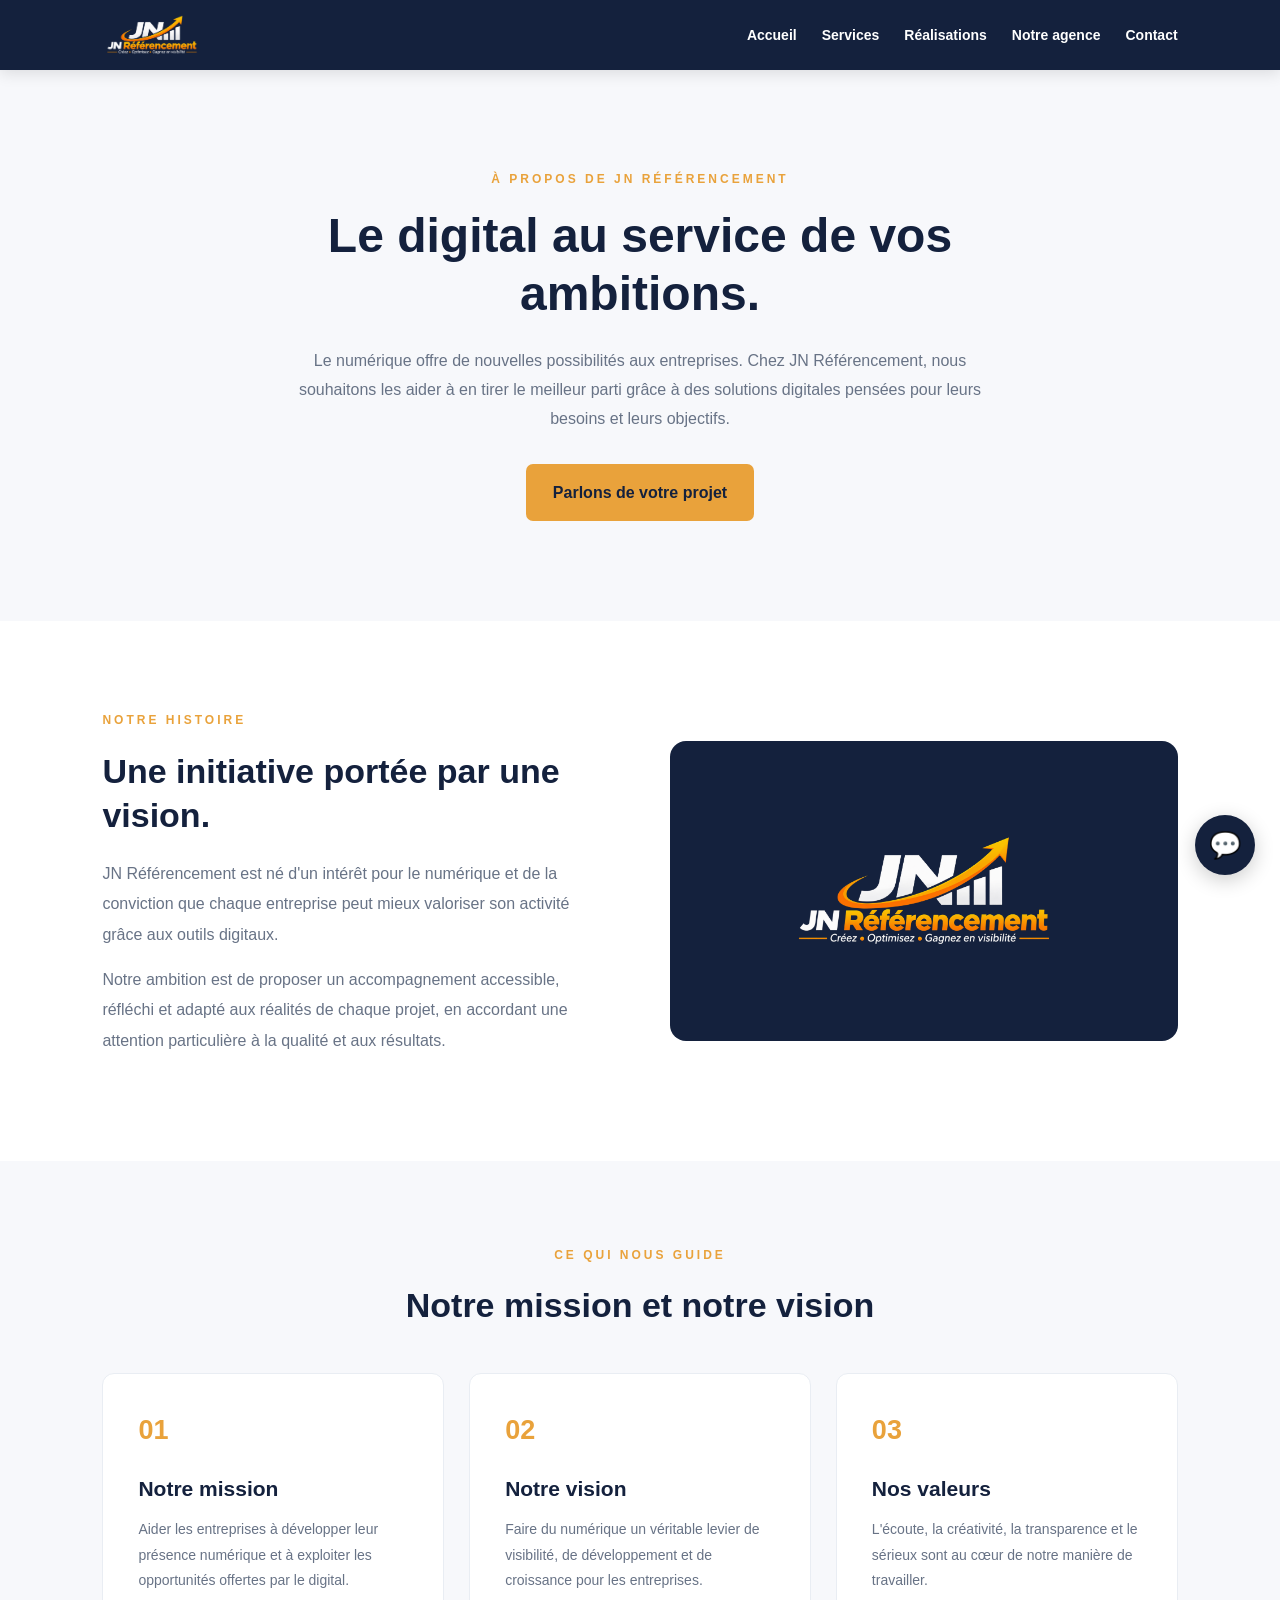
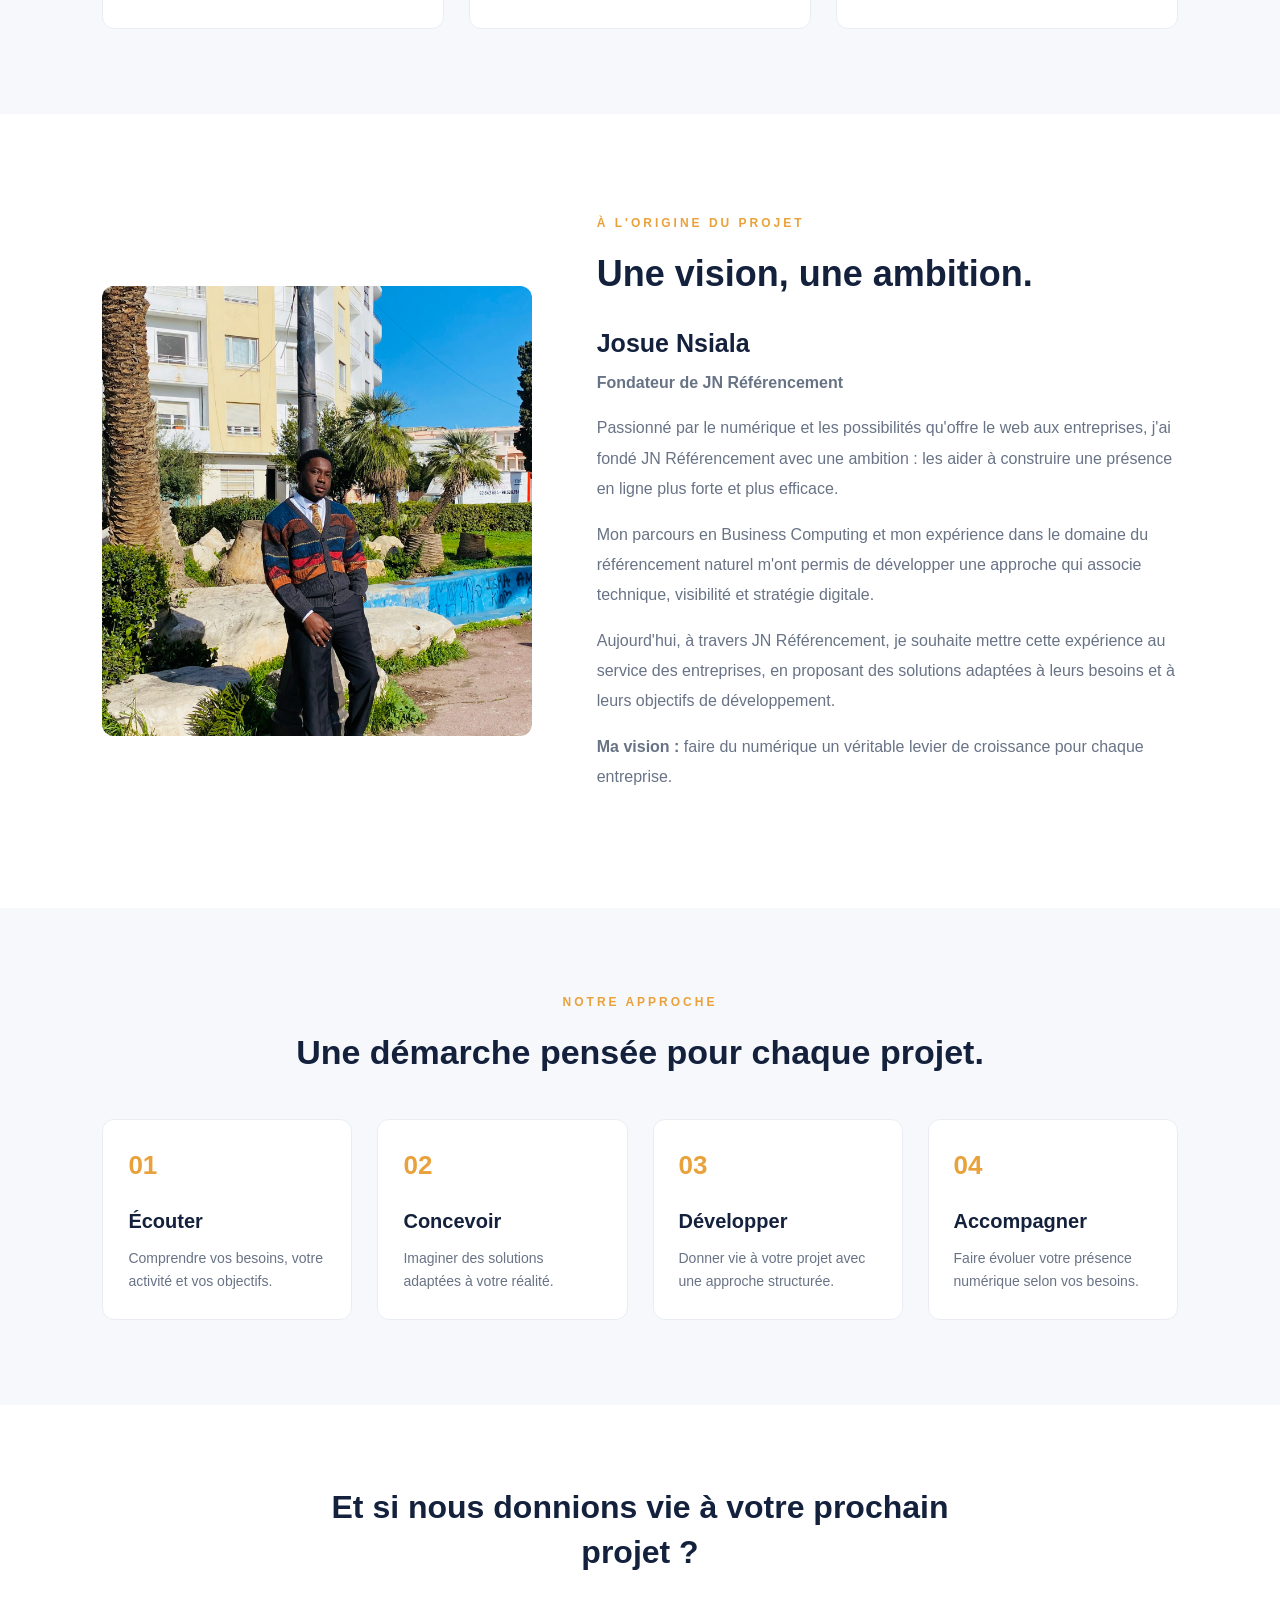
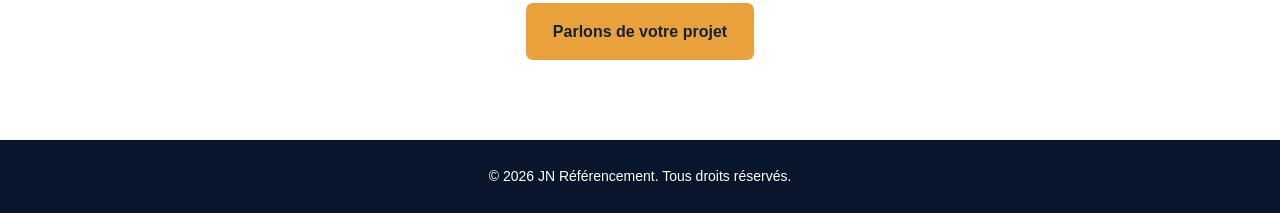
==== commit f3dd2b6a: "Finalisation du site et integration du logo" ====
--- a/agence.html
+++ b/agence.html
@@ -17,10 +17,9 @@
 <header class="site-header">
     <nav class="navbar">
 
-        <a href="index.html" class="logo">
-            <span class="logo-j">JN</span>
-            <span class="logo-name">Référencement</span>
-        </a>
+        <a href="index.html" class="logo-link">
+    <img src="img/logo-jn.png" alt="JN Référencement" class="header-logo">
+</a>
 
         <button class="menu-toggle" id="menu-toggle"
             aria-label="Ouvrir le menu" aria-expanded="false">
@@ -89,11 +88,7 @@
         <!-- LOGO -->
 
         <div class="agency-story-box agency-logo-box">
-            <img
-                src="img/logo-jn.png"
-                alt="Logo de JN Référencement"
-                class="agency-logo"
-            >
+           <img src="img/logo-jn.png" alt="Logo de JN Référencement" class="agency-logo">
         </div>
 
     </section>
@@ -145,11 +140,7 @@
     <section class="agency-founder">
 
         <div class="founder-photo">
-            <img
-                src="img/fondateur.jpg"
-                alt="Photo du fondateur de JN Référencement"
-                class="founder-image"
-            >
+            <img src="img/jn-fondateur.jpg" alt="Photo du fondateur de JN Référencement" class="founder-image">
         </div>
 
         <div class="founder-content">
@@ -158,7 +149,7 @@
 
             <h2>Une vision, une ambition.</h2>
 
-            <h3>Josh Nsiala</h3>
+            <h3>Josue Nsiala</h3>
 
             <p class="founder-role">
                 Fondateur de JN Référencement
--- a/style.css
+++ b/style.css
@@ -1679,3 +1679,36 @@
     opacity: 0.6;
     cursor: not-allowed;
 }
+/* Logo de l'agence */
+.agency-logo-box {
+    display: flex;
+    justify-content: center;
+    align-items: center;
+}
+
+.agency-logo {
+    width: 280px;
+    max-width: 100%;
+    height: auto;
+    object-fit: contain;
+}
+
+/* Photo du fondateur */
+.founder-image {
+    width: 100%;
+    height: 450px;
+    min-height: 0;
+    object-fit: cover;
+    object-position: center;
+    border-radius: 12px;
+}
+.logo-link {
+    display: flex;
+    align-items: center;
+}
+
+.header-logo {
+    width: 100px;
+    height: auto;
+    display: block;
+}
